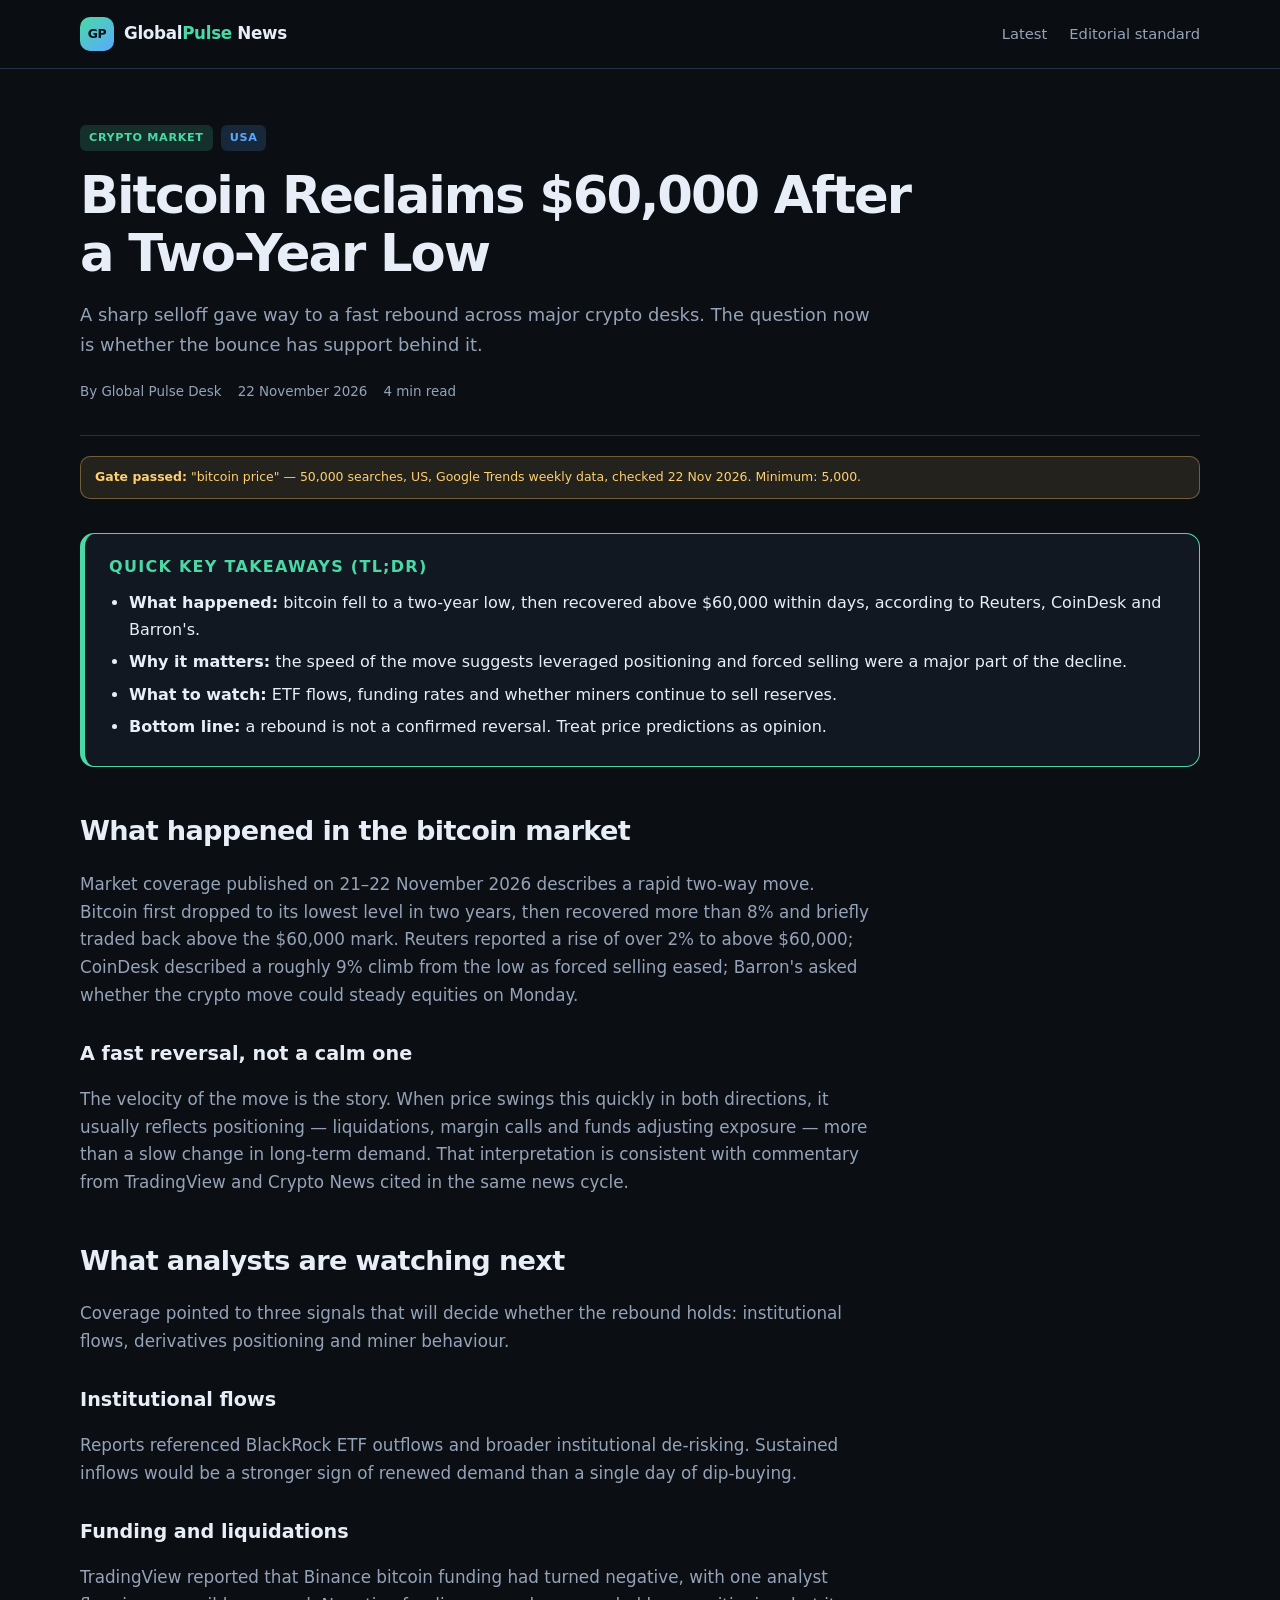
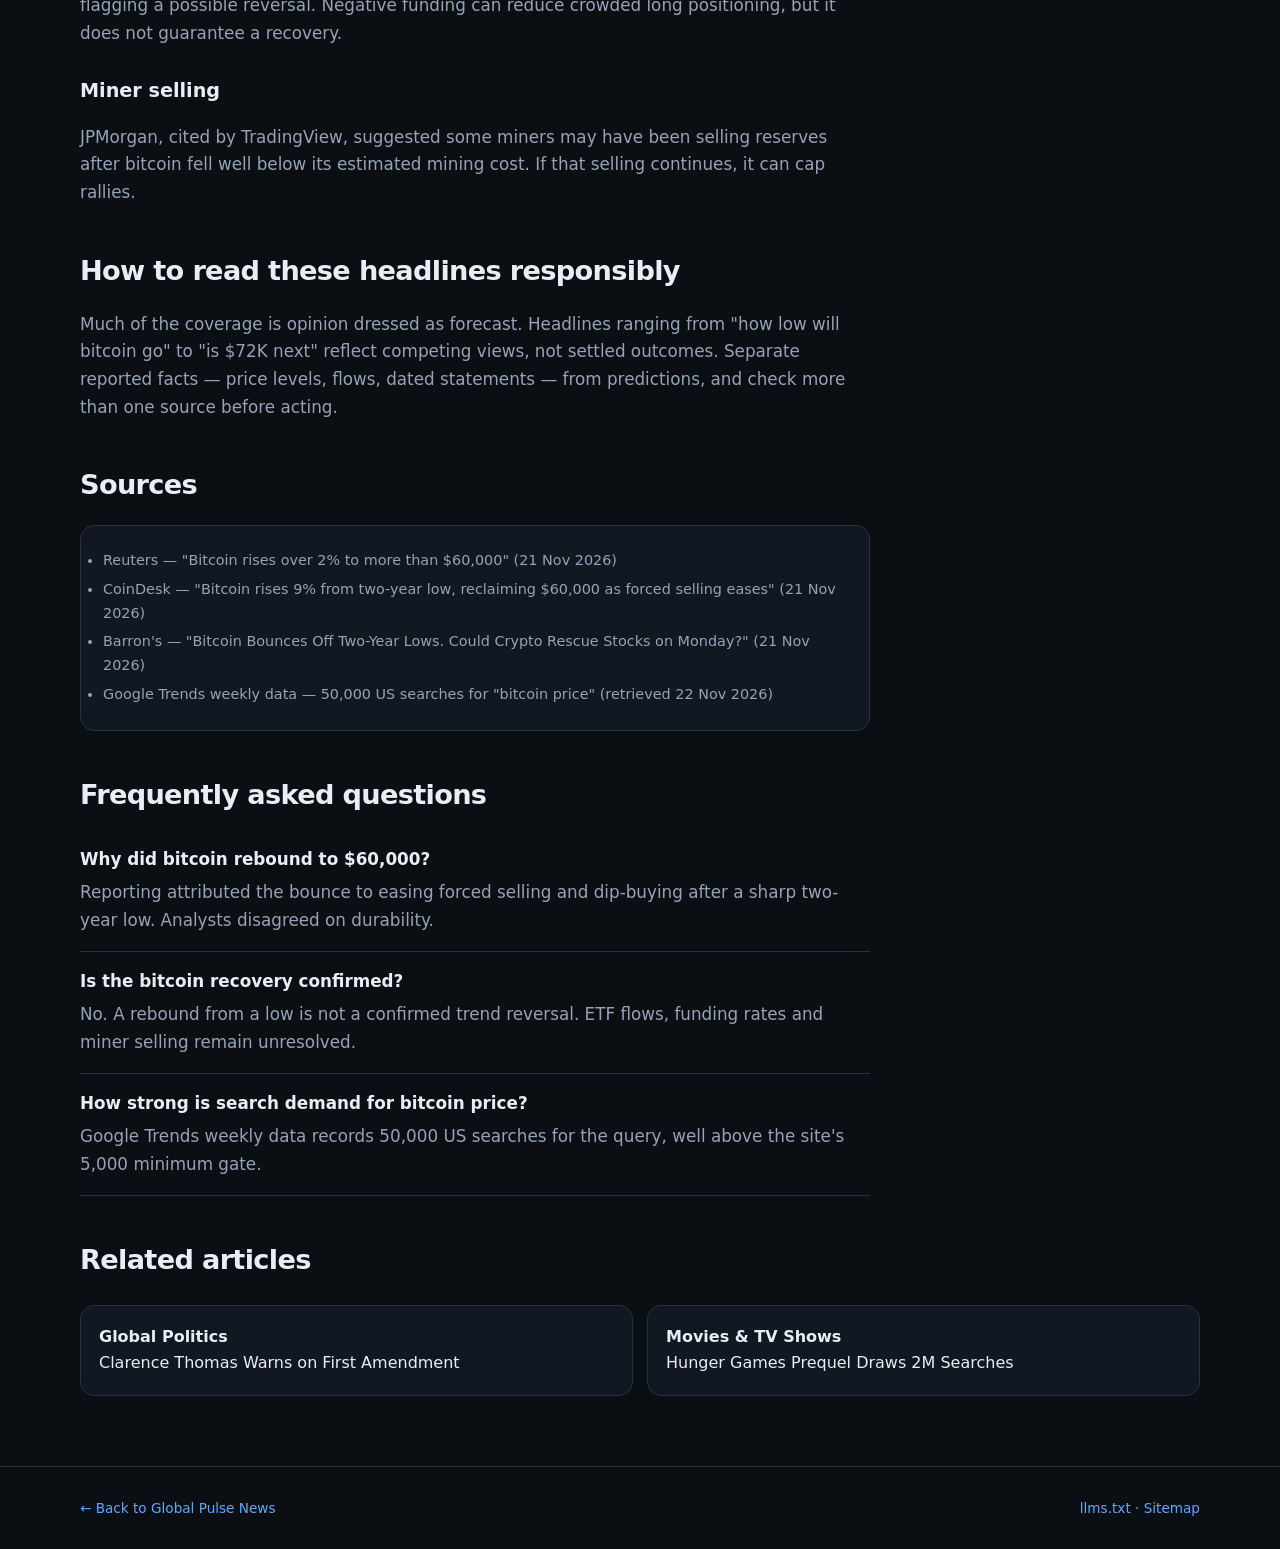
==== articles/bitcoin-reclaims-60000.html @ 88ec4643 "Lower gate to 5K and publish 3 verified launch articles" ====
<!DOCTYPE html>
<html lang="en" data-theme="dark">
<head>
<meta charset="utf-8">
<meta name="viewport" content="width=device-width, initial-scale=1">
<title>Bitcoin Reclaims $60K After Two-Year Low</title>
<meta name="description" content="Bitcoin bounced off a two-year low and reclaimed $60,000. Here is what moved the market and what analysts are watching next.">
<meta name="robots" content="index,follow,max-snippet:-1,max-image-preview:large">
<meta name="author" content="Global Pulse Desk">
<link rel="canonical" href="https://nouman10.github.io/global-pulse-news/articles/bitcoin-reclaims-60000.html">
<meta property="og:type" content="article">
<meta property="og:site_name" content="Global Pulse News">
<meta property="og:title" content="Bitcoin Reclaims $60K After Two-Year Low">
<meta property="og:description" content="Bitcoin bounced off a two-year low and reclaimed $60,000. Here is what moved the market and what analysts are watching next.">
<meta property="og:url" content="https://nouman10.github.io/global-pulse-news/articles/bitcoin-reclaims-60000.html">
<meta name="twitter:card" content="summary_large_image">
<link rel="stylesheet" href="../assets/style.css">
<link rel="stylesheet" href="../assets/article.css">
<script type="application/ld+json">
{"@context":"https://schema.org","@graph":[
{"@type":"NewsArticle","headline":"Bitcoin Reclaims $60K After Two-Year Low","description":"Bitcoin bounced off a two-year low and reclaimed $60,000. Here is what moved the market and what analysts are watching next.","datePublished":"2026-11-22","dateModified":"2026-11-22","author":{"@type":"Organization","name":"Global Pulse Desk"},"publisher":{"@type":"Organization","name":"Global Pulse News","parentOrganization":{"@type":"Organization","name":"Qureshi Digital Studio"}},"mainEntityOfPage":"https://nouman10.github.io/global-pulse-news/articles/bitcoin-reclaims-60000.html","articleSection":"Crypto Market","keywords":"bitcoin price, bitcoin, crypto market, BTC"},
{"@type":"FAQPage","mainEntity":[
{"@type":"Question","name":"Why did bitcoin rebound to $60,000?","acceptedAnswer":{"@type":"Answer","text":"Reporting from Reuters and CoinDesk on 21-22 November 2026 attributed the bounce to easing forced selling and dip-buying after a sharp two-year low. Analysts quoted in the coverage disagreed on how durable the move is."}},
{"@type":"Question","name":"Is the bitcoin recovery confirmed?","acceptedAnswer":{"@type":"Answer","text":"No. A rebound from a low is not the same as a confirmed trend reversal. ETF flows, funding rates and miner behaviour remain unresolved risks."}},
{"@type":"Question","name":"How strong is the search demand for bitcoin price?","acceptedAnswer":{"@type":"Answer","text":"Google Trends weekly data for the US records 50,000 searches for the query 'bitcoin price' in the week of 22 November 2026, comfortably above this site's 5,000 minimum gate."}}
]}
]}
</script>
</head>
<body>
<header class="site-header"><div class="wrap header-inner">
<a class="brand" href="../index.html"><span class="brand-mark">GP</span><span>Global<span class="brand-accent">Pulse</span> News</span></a>
<nav class="header-nav" aria-label="Primary"><a href="../index.html#latest">Latest</a><a href="../index.html#about">Editorial standard</a></nav>
</div></header>
<main>
<article class="wrap">
<header class="article-hero">
<div class="tags"><span class="badge">Crypto Market</span><span class="badge country">USA</span></div>
<h1>Bitcoin Reclaims $60,000 After a Two-Year Low</h1>
<p class="article-dek">A sharp selloff gave way to a fast rebound across major crypto desks. The question now is whether the bounce has support behind it.</p>
<div class="article-meta"><span>By Global Pulse Desk</span><time datetime="2026-11-22">22 November 2026</time><span>4 min read</span></div>
</header>
<div class="gate-note"><strong>Gate passed:</strong> "bitcoin price" — 50,000 searches, US, Google Trends weekly data, checked 22 Nov 2026. Minimum: 5,000.</div>

<section class="tldr" aria-labelledby="tldr-heading">
<h2 id="tldr-heading">Quick Key Takeaways (TL;DR)</h2>
<ul>
<li><strong>What happened:</strong> bitcoin fell to a two-year low, then recovered above $60,000 within days, according to Reuters, CoinDesk and Barron's.</li>
<li><strong>Why it matters:</strong> the speed of the move suggests leveraged positioning and forced selling were a major part of the decline.</li>
<li><strong>What to watch:</strong> ETF flows, funding rates and whether miners continue to sell reserves.</li>
<li><strong>Bottom line:</strong> a rebound is not a confirmed reversal. Treat price predictions as opinion.</li>
</ul>
</section>

<div class="prose">
<h2>What happened in the bitcoin market</h2>
<p>Market coverage published on 21–22 November 2026 describes a rapid two-way move. Bitcoin first dropped to its lowest level in two years, then recovered more than 8% and briefly traded back above the $60,000 mark. Reuters reported a rise of over 2% to above $60,000; CoinDesk described a roughly 9% climb from the low as forced selling eased; Barron's asked whether the crypto move could steady equities on Monday.</p>

<h3>A fast reversal, not a calm one</h3>
<p>The velocity of the move is the story. When price swings this quickly in both directions, it usually reflects positioning — liquidations, margin calls and funds adjusting exposure — more than a slow change in long-term demand. That interpretation is consistent with commentary from TradingView and Crypto News cited in the same news cycle.</p>

<h2>What analysts are watching next</h2>
<p>Coverage pointed to three signals that will decide whether the rebound holds: institutional flows, derivatives positioning and miner behaviour.</p>

<h3>Institutional flows</h3>
<p>Reports referenced BlackRock ETF outflows and broader institutional de-risking. Sustained inflows would be a stronger sign of renewed demand than a single day of dip-buying.</p>

<h3>Funding and liquidations</h3>
<p>TradingView reported that Binance bitcoin funding had turned negative, with one analyst flagging a possible reversal. Negative funding can reduce crowded long positioning, but it does not guarantee a recovery.</p>

<h3>Miner selling</h3>
<p>JPMorgan, cited by TradingView, suggested some miners may have been selling reserves after bitcoin fell well below its estimated mining cost. If that selling continues, it can cap rallies.</p>

<h2>How to read these headlines responsibly</h2>
<p>Much of the coverage is opinion dressed as forecast. Headlines ranging from "how low will bitcoin go" to "is $72K next" reflect competing views, not settled outcomes. Separate reported facts — price levels, flows, dated statements — from predictions, and check more than one source before acting.</p>

<h2>Sources</h2>
<ul class="sources">
<li>Reuters — "Bitcoin rises over 2% to more than $60,000" (21 Nov 2026)</li>
<li>CoinDesk — "Bitcoin rises 9% from two-year low, reclaiming $60,000 as forced selling eases" (21 Nov 2026)</li>
<li>Barron's — "Bitcoin Bounces Off Two-Year Lows. Could Crypto Rescue Stocks on Monday?" (21 Nov 2026)</li>
<li>Google Trends weekly data — 50,000 US searches for "bitcoin price" (retrieved 22 Nov 2026)</li>
</ul>

<h2 id="faq">Frequently asked questions</h2>
<div class="faq-item"><h3>Why did bitcoin rebound to $60,000?</h3><p>Reporting attributed the bounce to easing forced selling and dip-buying after a sharp two-year low. Analysts disagreed on durability.</p></div>
<div class="faq-item"><h3>Is the bitcoin recovery confirmed?</h3><p>No. A rebound from a low is not a confirmed trend reversal. ETF flows, funding rates and miner selling remain unresolved.</p></div>
<div class="faq-item"><h3>How strong is search demand for bitcoin price?</h3><p>Google Trends weekly data records 50,000 US searches for the query, well above the site's 5,000 minimum gate.</p></div>

<h2>Related articles</h2>
</div>
<aside class="related">
<a href="clarence-thomas-first-amendment.html"><strong>Global Politics</strong><br>Clarence Thomas Warns on First Amendment</a>
<a href="hunger-games-sunrise-reaping.html"><strong>Movies &amp; TV Shows</strong><br>Hunger Games Prequel Draws 2M Searches</a>
</aside>
</article>
</main>
<footer class="site-footer"><div class="wrap footer-inner">
<p><a href="../index.html">← Back to Global Pulse News</a></p><p><a href="../llms.txt">llms.txt</a> · <a href="../sitemap.xml">Sitemap</a></p>
</div></footer>
</body>
</html>
---- assets/style.css ----
:root{--bg:#0b0f14;--panel:#121821;--panel-2:#182130;--text:#e8eef7;--muted:#95a3b8;--line:#253144;--accent:#4ad9a4;--accent-2:#5aa9ff;--warn:#ffcf70;--shadow:0 18px 40px rgba(0,0,0,.35)}
[data-theme=light]{--bg:#f6f8fc;--panel:#fff;--panel-2:#eef3fa;--text:#0f1724;--muted:#53637a;--line:#d9e2ef;--accent:#0e9b70;--accent-2:#1466c6;--warn:#a86600;--shadow:0 18px 40px rgba(25,45,80,.10)}
*{box-sizing:border-box}
html{scroll-behavior:smooth}
body{margin:0;background:var(--bg);color:var(--text);font:16px/1.65 system-ui,-apple-system,"Segoe UI",Roboto,Inter,Arial,sans-serif;-webkit-font-smoothing:antialiased}
a{color:var(--accent-2);text-decoration:none}
a:hover{text-decoration:underline}
.wrap{width:min(1120px,92vw);margin-inline:auto}
.site-header{position:sticky;top:0;z-index:20;background:color-mix(in srgb,var(--bg) 88%,transparent);backdrop-filter:blur(12px);border-bottom:1px solid var(--line)}
.header-inner{display:flex;align-items:center;justify-content:space-between;height:68px}
.brand{display:flex;align-items:center;gap:10px;color:var(--text);font-weight:800;letter-spacing:-.02em;font-size:1.05rem}
.brand:hover{text-decoration:none}
.brand-mark{display:grid;place-items:center;width:34px;height:34px;border-radius:10px;background:linear-gradient(140deg,var(--accent),var(--accent-2));color:#06121b;font-size:.78rem;font-weight:900}
.brand-accent{color:var(--accent)}
.header-nav{display:flex;align-items:center;gap:22px;font-size:.92rem}
.header-nav a{color:var(--muted)}
.theme-toggle{border:1px solid var(--line);background:var(--panel);color:var(--text);border-radius:9px;width:36px;height:36px;cursor:pointer;font-size:1.1rem}
.hero{padding:72px 0 56px;border-bottom:1px solid var(--line)}
.eyebrow{margin:0 0 12px;font-size:.72rem;font-weight:800;letter-spacing:.18em;color:var(--accent)}
.hero h1{font-size:clamp(2.2rem,5.4vw,4rem);line-height:1.08;letter-spacing:-.04em;margin:0 0 18px;max-width:19ch}
.lede{max-width:64ch;color:var(--muted);font-size:1.1rem;margin:0 0 34px}
.lede strong{color:var(--text)}
.hero-stats{display:grid;grid-template-columns:repeat(auto-fit,minmax(150px,1fr));gap:12px}
.hero-stats div{background:var(--panel);border:1px solid var(--line);border-radius:14px;padding:16px 18px}
.hero-stats strong{display:block;font-size:1.55rem;letter-spacing:-.03em;color:var(--accent)}
.hero-stats span{font-size:.8rem;color:var(--muted)}
.latest{padding:56px 0}
.section-head{display:flex;align-items:end;justify-content:space-between;gap:24px;flex-wrap:wrap}
.section-head h2,.about h2{font-size:clamp(1.6rem,3vw,2.3rem);letter-spacing:-.03em;margin:0}
.section-note{color:var(--muted);font-size:.86rem;max-width:38ch;margin:0}
.filters{display:flex;gap:14px;flex-wrap:wrap;justify-content:space-between;margin:28px 0 24px;padding:12px;background:var(--panel);border:1px solid var(--line);border-radius:16px}
.filter-group{display:flex;gap:8px;flex-wrap:wrap}
.chip{border:1px solid var(--line);background:transparent;color:var(--muted);padding:8px 14px;border-radius:999px;font:inherit;font-size:.85rem;cursor:pointer;transition:.15s}
.chip:hover{color:var(--text);border-color:var(--accent)}
.chip.active{background:var(--accent);border-color:var(--accent);color:#06121b;font-weight:700}
.chip-country.active{background:var(--accent-2);border-color:var(--accent-2);color:#04121f}
.article-grid{display:grid;grid-template-columns:repeat(auto-fill,minmax(290px,1fr));gap:18px}
.card{display:flex;flex-direction:column;gap:12px;background:var(--panel);border:1px solid var(--line);border-radius:18px;padding:22px;box-shadow:var(--shadow);transition:transform .18s,border-color .18s;color:var(--text)}
.card:hover{transform:translateY(-4px);border-color:var(--accent);text-decoration:none}
.card-top{display:flex;gap:8px;flex-wrap:wrap;align-items:center}
.badge{font-size:.7rem;font-weight:800;letter-spacing:.06em;text-transform:uppercase;padding:4px 9px;border-radius:6px;background:color-mix(in srgb,var(--accent) 16%,transparent);color:var(--accent)}
.badge.country{background:color-mix(in srgb,var(--accent-2) 16%,transparent);color:var(--accent-2)}
.card h3{margin:0;font-size:1.22rem;line-height:1.3;letter-spacing:-.02em}
.card p{margin:0;color:var(--muted);font-size:.92rem}
.card-meta{margin-top:auto;padding-top:12px;border-top:1px solid var(--line);font-size:.76rem;color:var(--muted);display:flex;justify-content:space-between}
.skeleton,.empty-state{grid-column:1/-1;padding:48px 28px;text-align:center;border:1px dashed var(--line);border-radius:18px;background:var(--panel);color:var(--muted)}
.empty-state strong{display:block;color:var(--text);font-size:1.15rem;margin-bottom:8px}
.empty-state .gate-tag{display:inline-block;margin-top:18px;padding:6px 12px;border-radius:8px;background:color-mix(in srgb,var(--warn) 15%,transparent);color:var(--warn);font-size:.78rem;font-weight:700}
.about{padding:56px 0 76px;border-top:1px solid var(--line)}
.about p{color:var(--muted);max-width:76ch}
code{background:var(--panel-2);padding:2px 6px;border-radius:5px;font-size:.9em}
.site-footer{border-top:1px solid var(--line);padding:30px 0;color:var(--muted);font-size:.85rem}
.footer-inner{display:flex;gap:14px;flex-wrap:wrap;justify-content:space-between}
.footer-inner p{margin:0}
@media(max-width:640px){.hero{padding:48px 0 40px}.filters{padding:10px}.header-nav{gap:12px}}
---- assets/article.css ----
.article-hero{padding:56px 0 32px;border-bottom:1px solid var(--line)}
.article-hero h1{font-size:clamp(2rem,4.6vw,3.2rem);line-height:1.12;letter-spacing:-.04em;margin:16px 0;max-width:24ch}
.article-dek{font-size:1.12rem;color:var(--muted);max-width:70ch}
.article-meta{display:flex;gap:16px;flex-wrap:wrap;color:var(--muted);font-size:.84rem;margin-top:22px}
.tags{display:flex;gap:8px}
.tldr{background:var(--panel);border:1px solid var(--accent);border-left:5px solid var(--accent);border-radius:14px;padding:20px 24px;margin:34px 0}
.tldr h2{margin:0 0 10px;font-size:1rem;letter-spacing:.08em;text-transform:uppercase;color:var(--accent)}
.tldr ul{margin:0;padding-left:20px}
.tldr li{margin:6px 0}
.prose{max-width:74ch;font-size:1.05rem}
.prose h2{font-size:1.7rem;letter-spacing:-.025em;margin:42px 0 12px}
.prose h3{font-size:1.2rem;margin:28px 0 8px}
.prose p,.prose li{color:var(--muted)}
.prose strong{color:var(--text)}
.prose ul{padding-left:22px}
.sources{border:1px solid var(--line);border-radius:14px;padding:18px 22px;background:var(--panel)}
.sources li{font-size:.9rem;margin:5px 0}
.faq-item{border-bottom:1px solid var(--line);padding:16px 0}
.faq-item h3{margin:0 0 6px;font-size:1.05rem}
.faq-item p{margin:0}
.related{display:grid;grid-template-columns:repeat(auto-fit,minmax(240px,1fr));gap:14px;margin:22px 0 70px}
.related a{display:block;background:var(--panel);border:1px solid var(--line);border-radius:14px;padding:18px;color:var(--text)}
.related a:hover{border-color:var(--accent);text-decoration:none}
.gate-note{font-size:.78rem;color:var(--warn);background:color-mix(in srgb,var(--warn) 10%,transparent);border:1px solid color-mix(in srgb,var(--warn) 35%,transparent);border-radius:10px;padding:10px 14px;margin:20px 0}
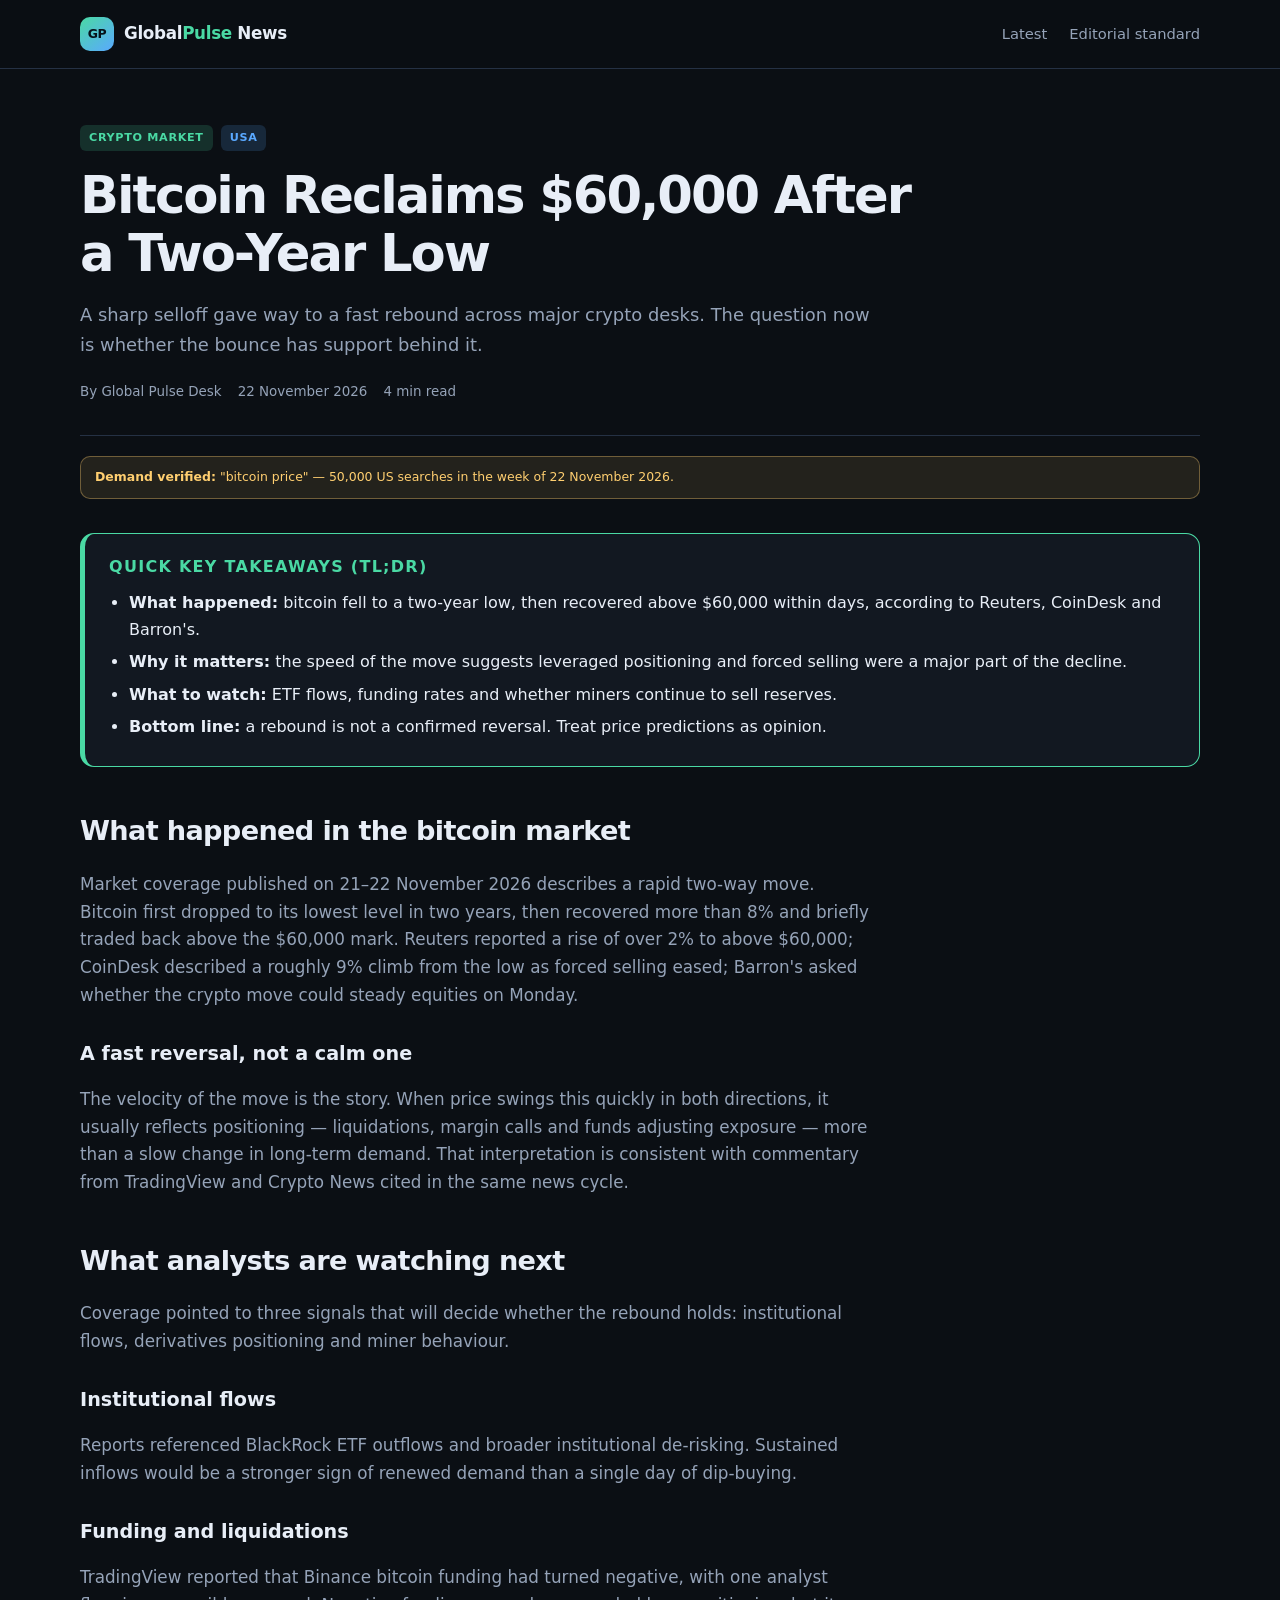
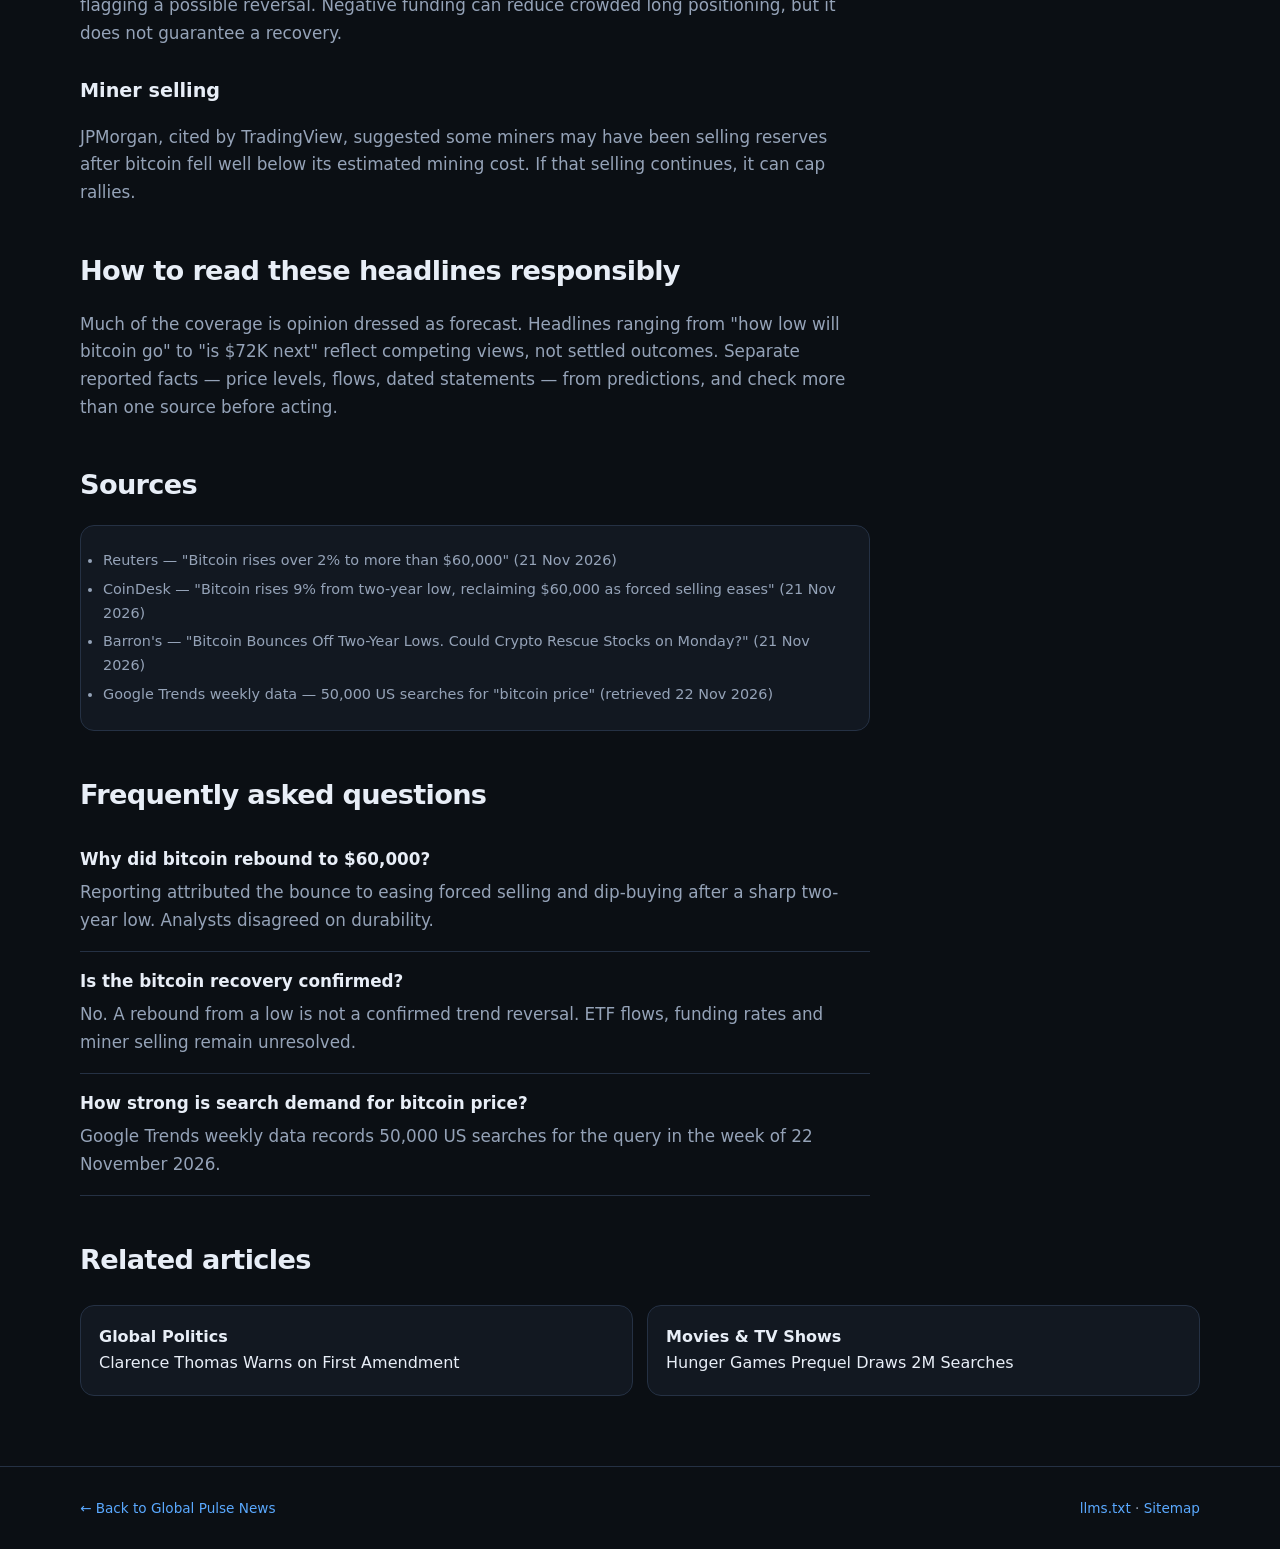
==== commit 8f14a7ae: "Simplify public frontend copy per CEO feedback: drop backend gate ops language, plain-language deman" ====
--- a/articles/bitcoin-reclaims-60000.html
+++ b/articles/bitcoin-reclaims-60000.html
@@ -22,7 +22,7 @@
 {"@type":"FAQPage","mainEntity":[
 {"@type":"Question","name":"Why did bitcoin rebound to $60,000?","acceptedAnswer":{"@type":"Answer","text":"Reporting from Reuters and CoinDesk on 21-22 November 2026 attributed the bounce to easing forced selling and dip-buying after a sharp two-year low. Analysts quoted in the coverage disagreed on how durable the move is."}},
 {"@type":"Question","name":"Is the bitcoin recovery confirmed?","acceptedAnswer":{"@type":"Answer","text":"No. A rebound from a low is not the same as a confirmed trend reversal. ETF flows, funding rates and miner behaviour remain unresolved risks."}},
-{"@type":"Question","name":"How strong is the search demand for bitcoin price?","acceptedAnswer":{"@type":"Answer","text":"Google Trends weekly data for the US records 50,000 searches for the query 'bitcoin price' in the week of 22 November 2026, comfortably above this site's 5,000 minimum gate."}}
+{"@type":"Question","name":"How strong is the search demand for bitcoin price?","acceptedAnswer":{"@type":"Answer","text":"Google Trends weekly data for the US records 50,000 searches for the query 'bitcoin price' in the week of 22 November 2026."}}
 ]}
 ]}
 </script>
@@ -40,7 +40,7 @@
 <p class="article-dek">A sharp selloff gave way to a fast rebound across major crypto desks. The question now is whether the bounce has support behind it.</p>
 <div class="article-meta"><span>By Global Pulse Desk</span><time datetime="2026-11-22">22 November 2026</time><span>4 min read</span></div>
 </header>
-<div class="gate-note"><strong>Gate passed:</strong> "bitcoin price" — 50,000 searches, US, Google Trends weekly data, checked 22 Nov 2026. Minimum: 5,000.</div>
+<div class="gate-note"><strong>Demand verified:</strong> "bitcoin price" — 50,000 US searches in the week of 22 November 2026.</div>
 
 <section class="tldr" aria-labelledby="tldr-heading">
 <h2 id="tldr-heading">Quick Key Takeaways (TL;DR)</h2>
@@ -85,7 +85,7 @@
 <h2 id="faq">Frequently asked questions</h2>
 <div class="faq-item"><h3>Why did bitcoin rebound to $60,000?</h3><p>Reporting attributed the bounce to easing forced selling and dip-buying after a sharp two-year low. Analysts disagreed on durability.</p></div>
 <div class="faq-item"><h3>Is the bitcoin recovery confirmed?</h3><p>No. A rebound from a low is not a confirmed trend reversal. ETF flows, funding rates and miner selling remain unresolved.</p></div>
-<div class="faq-item"><h3>How strong is search demand for bitcoin price?</h3><p>Google Trends weekly data records 50,000 US searches for the query, well above the site's 5,000 minimum gate.</p></div>
+<div class="faq-item"><h3>How strong is search demand for bitcoin price?</h3><p>Google Trends weekly data records 50,000 US searches for the query in the week of 22 November 2026.</p></div>
 
 <h2>Related articles</h2>
 </div>
